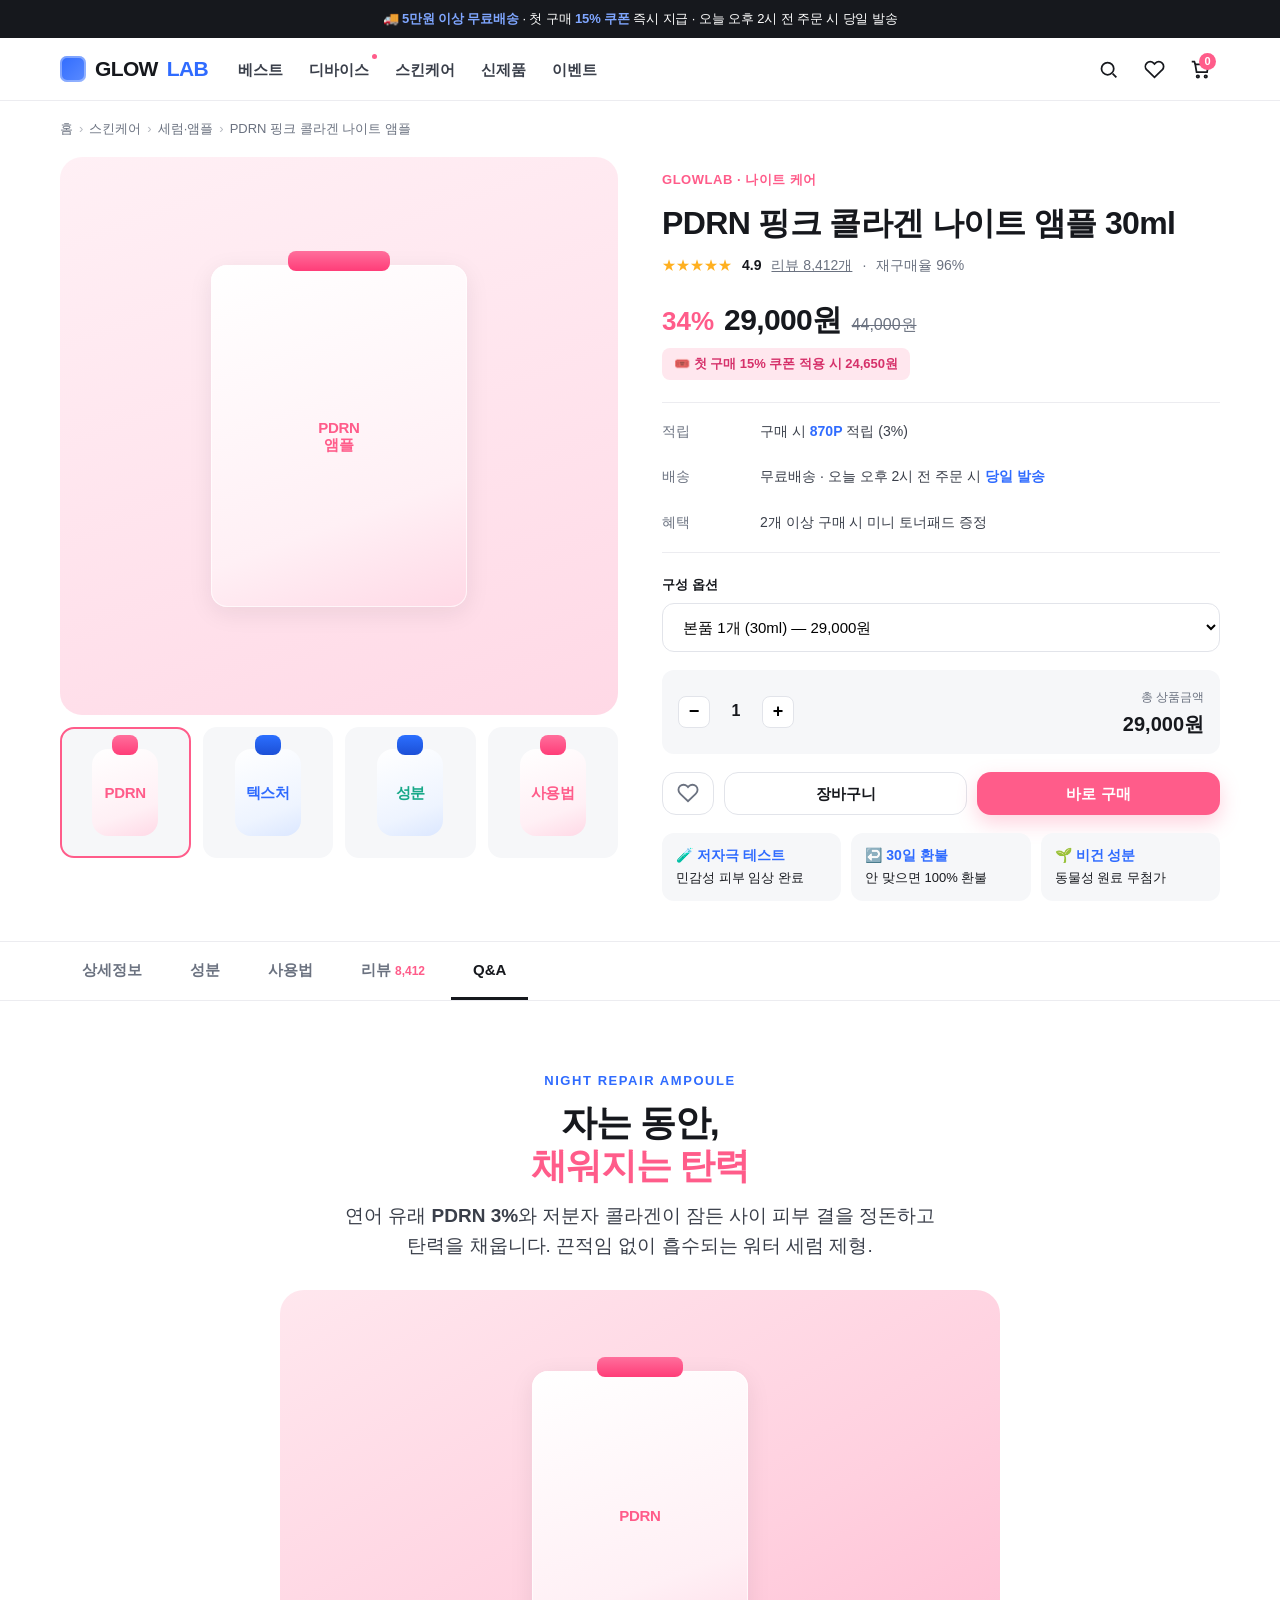
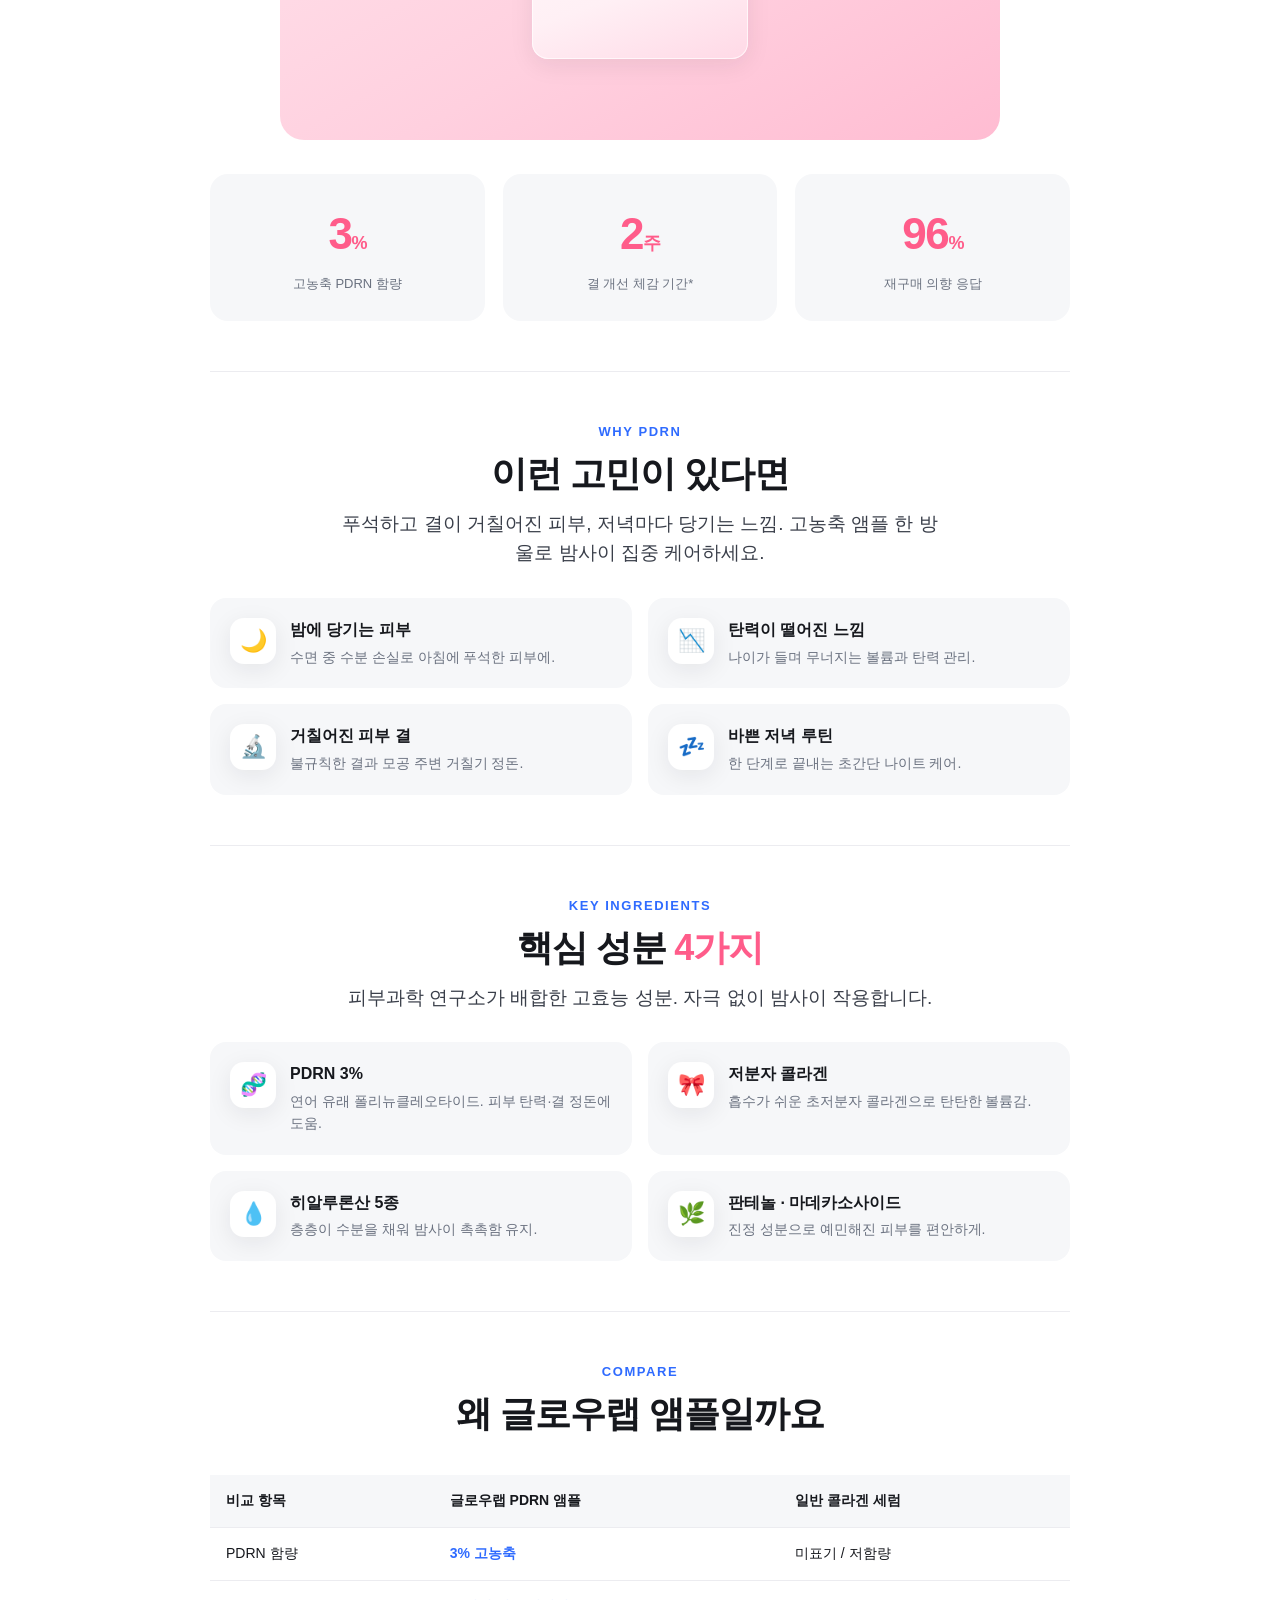
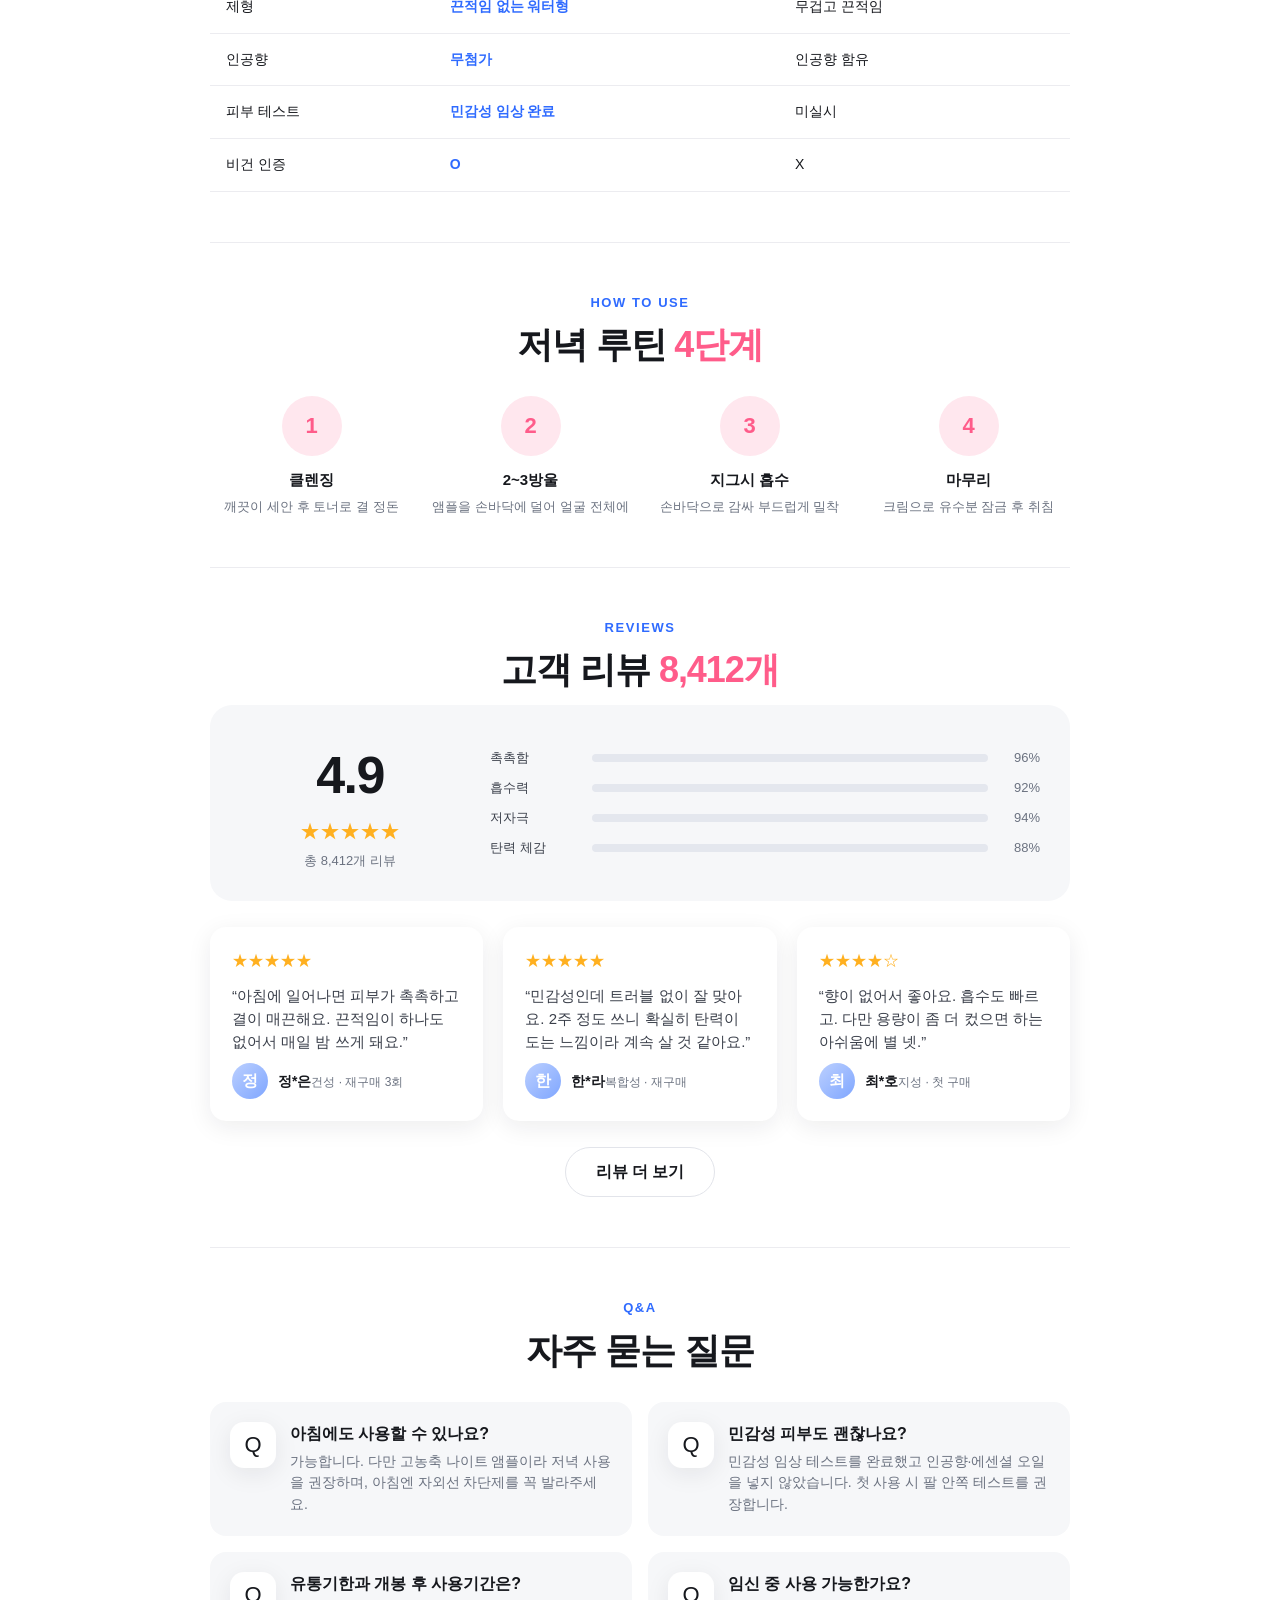
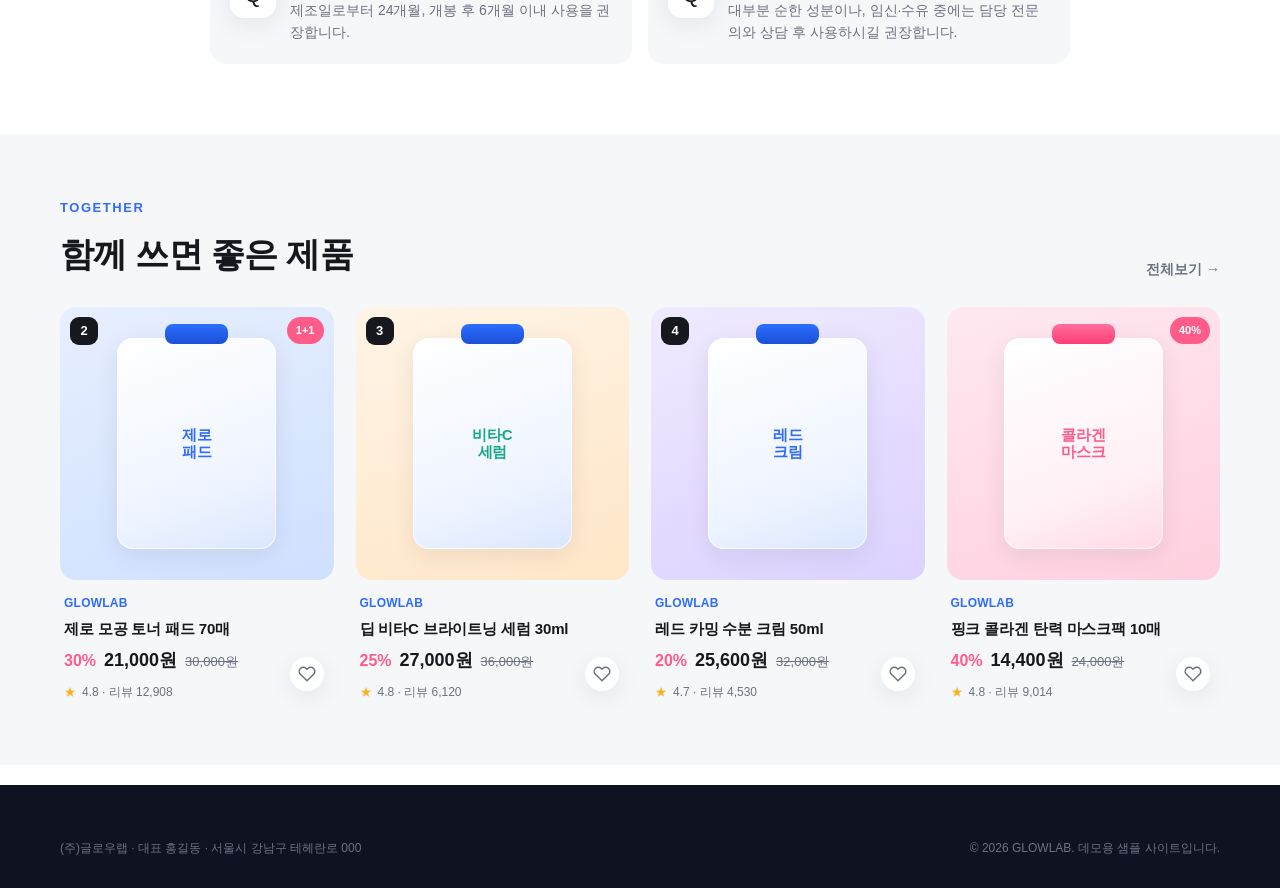
==== product.html @ 845db8e1 "메디큐브 스타일 뷰티 커머스 홈 + 상세페이지 구현 - index.html: 공지바/헤더/히어로/카테고리/베스트/디바이스/스킨케어/리뷰/뉴스레터/푸터 - product.html: " ====
<!DOCTYPE html>
<html lang="ko">
<head>
  <meta charset="UTF-8" />
  <meta name="viewport" content="width=device-width, initial-scale=1.0" />
  <meta name="theme-color" content="#2f6bff" />
  <title>PDRN 핑크 콜라겐 나이트 앰플 · GLOWLAB</title>
  <meta name="description" content="연어 유래 PDRN 3% + 저분자 콜라겐. 자는 동안 탄력과 결을 채우는 고농축 나이트 앰플." />
  <link rel="icon" href="icon.svg" type="image/svg+xml" />
  <link rel="stylesheet" href="styles.css" />
</head>
<body class="pd-page">
  <div class="announce">🚚 <b>5만원 이상 무료배송</b> · 첫 구매 <b>15% 쿠폰</b> 즉시 지급 · 오늘 오후 2시 전 주문 시 당일 발송</div>

  <!-- Navbar -->
  <header class="nav">
    <div class="container nav-inner">
      <a class="brand" href="index.html"><span class="cube" aria-hidden="true"></span>GLOW<em>LAB</em></a>
      <nav class="nav-menu" aria-label="주요 메뉴">
        <a href="index.html#best">베스트</a>
        <a href="index.html#device" class="hot">디바이스</a>
        <a href="index.html#skincare">스킨케어</a>
        <a href="product.html">신제품</a>
        <a href="index.html#event">이벤트</a>
      </nav>
      <div class="nav-actions">
        <button class="icon-btn" aria-label="검색"><svg viewBox="0 0 24 24" fill="none" stroke="currentColor" stroke-width="2"><circle cx="11" cy="11" r="7"/><path d="m21 21-4.3-4.3"/></svg></button>
        <button class="icon-btn" aria-label="위시리스트"><svg viewBox="0 0 24 24" fill="none" stroke="currentColor" stroke-width="2"><path d="M20.8 4.6a5.5 5.5 0 0 0-7.8 0L12 5.6l-1-1a5.5 5.5 0 1 0-7.8 7.8l1 1L12 21l7.8-7.6 1-1a5.5 5.5 0 0 0 0-7.8z"/></svg></button>
        <button class="icon-btn" id="cartBtn" aria-label="장바구니">
          <svg viewBox="0 0 24 24" fill="none" stroke="currentColor" stroke-width="2"><path d="M6 6h15l-1.5 9h-12z"/><path d="M6 6 5 3H2"/><circle cx="9" cy="20" r="1.4"/><circle cx="18" cy="20" r="1.4"/></svg>
          <span class="cart-count" id="cartCount">0</span>
        </button>
        <button class="icon-btn hamburger" id="menuBtn" aria-label="메뉴 열기"><svg viewBox="0 0 24 24" fill="none" stroke="currentColor" stroke-width="2"><path d="M3 6h18M3 12h18M3 18h18"/></svg></button>
      </div>
    </div>
  </header>

  <main class="container">
    <!-- Breadcrumb -->
    <nav class="crumb" aria-label="위치">
      <a href="index.html">홈</a><span>›</span><a href="index.html#skincare">스킨케어</a><span>›</span><a href="index.html#skincare">세럼·앰플</a><span>›</span>PDRN 핑크 콜라겐 나이트 앰플
    </nav>

    <!-- Product top -->
    <section class="pd">
      <!-- Gallery -->
      <div class="pd-gallery">
        <div class="pd-main" id="pdMain">
          <div class="mock pink"><span class="mk">PDRN<br />앰플</span></div>
        </div>
        <div class="pd-thumbs" id="pdThumbs">
          <button class="active" data-cls="pink" aria-label="제품 이미지 1"><div class="mock pink"><span class="mk">PDRN</span></div></button>
          <button data-cls="" aria-label="제품 이미지 2"><div class="mock"><span class="mk">텍스처</span></div></button>
          <button data-cls="mint" aria-label="제품 이미지 3"><div class="mock mint"><span class="mk">성분</span></div></button>
          <button data-cls="pink" aria-label="제품 이미지 4"><div class="mock pink"><span class="mk">사용법</span></div></button>
        </div>
      </div>

      <!-- Purchase panel -->
      <div class="pd-info">
        <p class="brand-line">GLOWLAB · 나이트 케어</p>
        <h1>PDRN 핑크 콜라겐 나이트 앰플 30ml</h1>
        <div class="pd-rate">
          <span class="stars">★★★★★</span>
          <b style="color:var(--ink)">4.9</b>
          <a href="#reviews">리뷰 8,412개</a>
          <span>·</span><span>재구매율 96%</span>
        </div>

        <div class="pd-price">
          <span class="off">34%</span>
          <span class="now">29,000원</span>
          <span class="was">44,000원</span>
        </div>
        <span class="pd-coupon">🎟️ 첫 구매 15% 쿠폰 적용 시 24,650원</span>

        <div class="pd-meta">
          <div class="row"><div class="k">적립</div><div class="v">구매 시 <b>870P</b> 적립 (3%)</div></div>
          <div class="row"><div class="k">배송</div><div class="v">무료배송 · 오늘 오후 2시 전 주문 시 <b>당일 발송</b></div></div>
          <div class="row"><div class="k">혜택</div><div class="v">2개 이상 구매 시 미니 토너패드 증정</div></div>
        </div>

        <div class="pd-options">
          <label for="optSelect">구성 옵션</label>
          <select id="optSelect">
            <option value="0" data-price="29000">본품 1개 (30ml) — 29,000원</option>
            <option value="1" data-price="52000">1+1 더블 기획 (30ml×2) — 52,000원</option>
            <option value="2" data-price="72000">3개 세트 (30ml×3) — 72,000원</option>
            <option value="3" data-price="39000">앰플 + 토너패드 세트 — 39,000원</option>
          </select>
        </div>

        <div class="pd-qty">
          <div class="stepper">
            <button id="minus" aria-label="수량 감소">−</button>
            <span id="qty">1</span>
            <button id="plus" aria-label="수량 증가">+</button>
          </div>
          <div class="line-total"><small>총 상품금액</small><b id="lineTotal">29,000원</b></div>
        </div>

        <div class="pd-actions">
          <button class="wishbig" id="wishBig" aria-label="위시리스트에 추가">
            <svg viewBox="0 0 24 24" fill="none" stroke="currentColor" stroke-width="2"><path d="M20.8 4.6a5.5 5.5 0 0 0-7.8 0L12 5.6l-1-1a5.5 5.5 0 1 0-7.8 7.8l1 1L12 21l7.8-7.6 1-1a5.5 5.5 0 0 0 0-7.8z"/></svg>
          </button>
          <button class="btn outline" id="addCart">장바구니</button>
          <button class="btn pink" id="buyNow">바로 구매</button>
        </div>

        <div class="pd-perks">
          <div class="perk"><b>🧪 저자극 테스트</b>민감성 피부 임상 완료</div>
          <div class="perk"><b>↩️ 30일 환불</b>안 맞으면 100% 환불</div>
          <div class="perk"><b>🌱 비건 성분</b>동물성 원료 무첨가</div>
        </div>
      </div>
    </section>
  </main>

  <!-- Sticky tabs -->
  <nav class="pd-tabs" id="pdTabs">
    <div class="container">
      <ul>
        <li><a href="#detail" class="active">상세정보</a></li>
        <li><a href="#ingredients">성분</a></li>
        <li><a href="#howto">사용법</a></li>
        <li><a href="#reviews">리뷰<span class="count">8,412</span></a></li>
        <li><a href="#qna">Q&amp;A</a></li>
      </ul>
    </div>
  </nav>

  <!-- Detail long content -->
  <div class="container">
    <article class="detail">

      <!-- Hero claim -->
      <section class="detail-block" id="detail">
        <p class="eyebrow">Night Repair Ampoule</p>
        <h2>자는 동안,<br /><span class="hl">채워지는 탄력</span></h2>
        <p class="big">연어 유래 <b>PDRN 3%</b>와 저분자 콜라겐이 잠든 사이 피부 결을 정돈하고
          탄력을 채웁니다. 끈적임 없이 흡수되는 워터 세럼 제형.</p>
        <div class="detail-hero"><div class="mock pink"><span class="mk">PDRN</span></div></div>
        <div class="stat-row">
          <div class="stat"><div class="n">3<small>%</small></div><div class="d">고농축 PDRN 함량</div></div>
          <div class="stat"><div class="n">2<small>주</small></div><div class="d">결 개선 체감 기간*</div></div>
          <div class="stat"><div class="n">96<small>%</small></div><div class="d">재구매 의향 응답</div></div>
        </div>
      </section>

      <!-- Problem -->
      <section class="detail-block">
        <p class="eyebrow">Why PDRN</p>
        <h2>이런 고민이 있다면</h2>
        <p class="big">푸석하고 결이 거칠어진 피부, 저녁마다 당기는 느낌.
          고농축 앰플 한 방울로 밤사이 집중 케어하세요.</p>
        <div class="ing-grid">
          <div class="ing"><div class="dot">🌙</div><div><b>밤에 당기는 피부</b><p>수면 중 수분 손실로 아침에 푸석한 피부에.</p></div></div>
          <div class="ing"><div class="dot">📉</div><div><b>탄력이 떨어진 느낌</b><p>나이가 들며 무너지는 볼륨과 탄력 관리.</p></div></div>
          <div class="ing"><div class="dot">🔬</div><div><b>거칠어진 피부 결</b><p>불규칙한 결과 모공 주변 거칠기 정돈.</p></div></div>
          <div class="ing"><div class="dot">💤</div><div><b>바쁜 저녁 루틴</b><p>한 단계로 끝내는 초간단 나이트 케어.</p></div></div>
        </div>
      </section>

      <!-- Ingredients -->
      <section class="detail-block" id="ingredients">
        <p class="eyebrow">Key Ingredients</p>
        <h2>핵심 성분 <span class="hl">4가지</span></h2>
        <p class="big">피부과학 연구소가 배합한 고효능 성분. 자극 없이 밤사이 작용합니다.</p>
        <div class="ing-grid">
          <div class="ing"><div class="dot">🧬</div><div><b>PDRN 3%</b><p>연어 유래 폴리뉴클레오타이드. 피부 탄력·결 정돈에 도움.</p></div></div>
          <div class="ing"><div class="dot">🎀</div><div><b>저분자 콜라겐</b><p>흡수가 쉬운 초저분자 콜라겐으로 탄탄한 볼륨감.</p></div></div>
          <div class="ing"><div class="dot">💧</div><div><b>히알루론산 5종</b><p>층층이 수분을 채워 밤사이 촉촉함 유지.</p></div></div>
          <div class="ing"><div class="dot">🌿</div><div><b>판테놀 · 마데카소사이드</b><p>진정 성분으로 예민해진 피부를 편안하게.</p></div></div>
        </div>
      </section>

      <!-- Compare -->
      <section class="detail-block">
        <p class="eyebrow">Compare</p>
        <h2>왜 글로우랩 앰플일까요</h2>
        <div style="overflow-x:auto">
          <table class="compare">
            <thead><tr><th>비교 항목</th><th class="ours">글로우랩 PDRN 앰플</th><th>일반 콜라겐 세럼</th></tr></thead>
            <tbody>
              <tr><td>PDRN 함량</td><td class="ours">3% 고농축</td><td>미표기 / 저함량</td></tr>
              <tr><td>제형</td><td class="ours">끈적임 없는 워터형</td><td>무겁고 끈적임</td></tr>
              <tr><td>인공향</td><td class="ours">무첨가</td><td>인공향 함유</td></tr>
              <tr><td>피부 테스트</td><td class="ours">민감성 임상 완료</td><td>미실시</td></tr>
              <tr><td>비건 인증</td><td class="ours">O</td><td>X</td></tr>
            </tbody>
          </table>
        </div>
      </section>

      <!-- How to use -->
      <section class="detail-block" id="howto">
        <p class="eyebrow">How to use</p>
        <h2>저녁 루틴 <span class="hl">4단계</span></h2>
        <div class="steps">
          <div class="step"><div class="circle">1</div><b>클렌징</b><p>깨끗이 세안 후 토너로 결 정돈</p></div>
          <div class="step"><div class="circle">2</div><b>2~3방울</b><p>앰플을 손바닥에 덜어 얼굴 전체에</p></div>
          <div class="step"><div class="circle">3</div><b>지그시 흡수</b><p>손바닥으로 감싸 부드럽게 밀착</p></div>
          <div class="step"><div class="circle">4</div><b>마무리</b><p>크림으로 유수분 잠금 후 취침</p></div>
        </div>
      </section>

      <!-- Reviews -->
      <section class="detail-block" id="reviews">
        <p class="eyebrow">Reviews</p>
        <h2>고객 리뷰 <span class="hl">8,412개</span></h2>
        <div class="rev-summary">
          <div class="score">
            <div class="big">4.9</div>
            <div class="stars">★★★★★</div>
            <div class="cnt">총 8,412개 리뷰</div>
          </div>
          <div class="bars">
            <div class="bar-row"><span class="lbl">촉촉함</span><span class="track"><span class="fill" style="width:96%"></span></span><span class="pct">96%</span></div>
            <div class="bar-row"><span class="lbl">흡수력</span><span class="track"><span class="fill" style="width:92%"></span></span><span class="pct">92%</span></div>
            <div class="bar-row"><span class="lbl">저자극</span><span class="track"><span class="fill" style="width:94%"></span></span><span class="pct">94%</span></div>
            <div class="bar-row"><span class="lbl">탄력 체감</span><span class="track"><span class="fill" style="width:88%"></span></span><span class="pct">88%</span></div>
          </div>
        </div>
        <div class="rev-grid" style="text-align:left">
          <article class="rev"><div class="stars">★★★★★</div><p>“아침에 일어나면 피부가 촉촉하고 결이 매끈해요. 끈적임이 하나도 없어서 매일 밤 쓰게 돼요.”</p><div class="who"><div class="av">정</div><div><b>정*은</b><span>건성 · 재구매 3회</span></div></div></article>
          <article class="rev"><div class="stars">★★★★★</div><p>“민감성인데 트러블 없이 잘 맞아요. 2주 정도 쓰니 확실히 탄력이 도는 느낌이라 계속 살 것 같아요.”</p><div class="who"><div class="av">한</div><div><b>한*라</b><span>복합성 · 재구매</span></div></div></article>
          <article class="rev"><div class="stars">★★★★☆</div><p>“향이 없어서 좋아요. 흡수도 빠르고. 다만 용량이 좀 더 컸으면 하는 아쉬움에 별 넷.”</p><div class="who"><div class="av">최</div><div><b>최*호</b><span>지성 · 첫 구매</span></div></div></article>
        </div>
        <div class="center" style="margin-top:26px"><button class="btn outline lg" id="moreReviews">리뷰 더 보기</button></div>
      </section>

      <!-- QnA -->
      <section class="detail-block" id="qna" style="border-bottom:none">
        <p class="eyebrow">Q&amp;A</p>
        <h2>자주 묻는 질문</h2>
        <div class="ing-grid">
          <div class="ing"><div class="dot">Q</div><div><b>아침에도 사용할 수 있나요?</b><p>가능합니다. 다만 고농축 나이트 앰플이라 저녁 사용을 권장하며, 아침엔 자외선 차단제를 꼭 발라주세요.</p></div></div>
          <div class="ing"><div class="dot">Q</div><div><b>민감성 피부도 괜찮나요?</b><p>민감성 임상 테스트를 완료했고 인공향·에센셜 오일을 넣지 않았습니다. 첫 사용 시 팔 안쪽 테스트를 권장합니다.</p></div></div>
          <div class="ing"><div class="dot">Q</div><div><b>유통기한과 개봉 후 사용기간은?</b><p>제조일로부터 24개월, 개봉 후 6개월 이내 사용을 권장합니다.</p></div></div>
          <div class="ing"><div class="dot">Q</div><div><b>임신 중 사용 가능한가요?</b><p>대부분 순한 성분이나, 임신·수유 중에는 담당 전문의와 상담 후 사용하시길 권장합니다.</p></div></div>
        </div>
      </section>

    </article>
  </div>

  <!-- Related -->
  <section class="section reviews">
    <div class="container">
      <div class="section-head"><div><p class="eyebrow">Together</p><h2 class="section-title">함께 쓰면 좋은 제품</h2></div><a class="more" href="index.html#skincare">전체보기 →</a></div>
      <div class="grid" id="relatedGrid"></div>
    </div>
  </section>

  <!-- Footer (compact) -->
  <footer class="footer">
    <div class="container">
      <div class="legal" style="border:none;margin:0;padding:0">
        <span>(주)글로우랩 · 대표 홍길동 · 서울시 강남구 테헤란로 000</span>
        <span>© 2026 GLOWLAB. 데모용 샘플 사이트입니다.</span>
      </div>
    </div>
  </footer>

  <!-- Sticky mobile buy bar -->
  <div class="buybar">
    <div class="pinfo">
      <div class="p"><span id="barPrice">29,000원</span><span class="was">44,000원</span></div>
      <small>PDRN 핑크 콜라겐 앰플</small>
    </div>
    <button class="btn outline" id="barCart">장바구니</button>
    <button class="btn pink" id="barBuy">바로 구매</button>
  </div>

  <!-- Mobile drawer -->
  <div class="drawer" id="drawer">
    <div class="scrim" data-close></div>
    <div class="panel">
      <button class="icon-btn close" id="drawerClose" aria-label="닫기"><svg viewBox="0 0 24 24" fill="none" stroke="currentColor" stroke-width="2"><path d="M6 6l12 12M18 6 6 18"/></svg></button>
      <a class="d-link" href="index.html#best">베스트</a>
      <a class="d-link" href="index.html#device">디바이스</a>
      <a class="d-link" href="index.html#skincare">스킨케어</a>
      <a class="d-link" href="product.html">신제품</a>
      <a class="d-link" href="index.html#event">이벤트</a>
    </div>
  </div>

  <div class="toast" id="toast"></div>

  <script src="main.js"></script>
</body>
</html>
---- styles.css ----
/* =========================================================
   GLOWLAB — 메디큐브 스타일 뷰티 커머스
   Design tokens
   ========================================================= */
:root {
  --blue: #2f6bff;
  --blue-dark: #1c4fd6;
  --blue-soft: #eaf0ff;
  --pink: #ff5c8a;
  --pink-soft: #ffe7ee;
  --ink: #16181d;
  --ink-2: #3a3f4a;
  --gray: #6b7280;
  --line: #ececf0;
  --line-2: #e2e4ea;
  --bg: #ffffff;
  --bg-soft: #f6f7f9;
  --bg-soft-2: #f0f2f6;
  --star: #ffb020;
  --radius: 16px;
  --radius-sm: 10px;
  --shadow: 0 6px 24px rgba(20, 24, 35, 0.08);
  --shadow-lg: 0 18px 50px rgba(20, 24, 35, 0.14);
  --maxw: 1200px;
  --nav-h: 62px;
  --font: "Pretendard", "Pretendard Variable", -apple-system, BlinkMacSystemFont,
    "Apple SD Gothic Neo", "Segoe UI", Roboto, "Noto Sans KR", "Malgun Gothic", sans-serif;
}

* { box-sizing: border-box; }
html { scroll-behavior: smooth; }
body {
  margin: 0;
  font-family: var(--font);
  color: var(--ink);
  background: var(--bg);
  line-height: 1.55;
  -webkit-font-smoothing: antialiased;
  text-rendering: optimizeLegibility;
}
img { max-width: 100%; display: block; }
a { color: inherit; text-decoration: none; }
button { font-family: inherit; cursor: pointer; }
ul { margin: 0; padding: 0; list-style: none; }

.container { width: 100%; max-width: var(--maxw); margin: 0 auto; padding: 0 20px; }
.section { padding: 64px 0; }
.eyebrow {
  color: var(--blue);
  font-weight: 800;
  font-size: 13px;
  letter-spacing: 0.12em;
  text-transform: uppercase;
  margin: 0 0 10px;
}
.section-title { font-size: clamp(24px, 3.4vw, 34px); font-weight: 800; letter-spacing: -0.02em; margin: 0; }
.section-sub { color: var(--gray); margin: 10px 0 0; font-size: 15px; }
.center { text-align: center; }

/* Buttons */
.btn {
  display: inline-flex; align-items: center; justify-content: center; gap: 8px;
  border: 1px solid transparent; border-radius: 999px;
  padding: 13px 24px; font-weight: 700; font-size: 15px; line-height: 1;
  transition: transform .12s ease, background .18s ease, box-shadow .18s ease, border-color .18s;
  background: var(--bg-soft); color: var(--ink);
}
.btn:hover { transform: translateY(-1px); }
.btn:active { transform: translateY(0); }
.btn.primary { background: var(--blue); color: #fff; box-shadow: 0 8px 20px rgba(47,107,255,.28); }
.btn.primary:hover { background: var(--blue-dark); }
.btn.dark { background: var(--ink); color: #fff; }
.btn.pink { background: var(--pink); color: #fff; box-shadow: 0 8px 20px rgba(255,92,138,.28); }
.btn.outline { background: #fff; border-color: var(--line-2); color: var(--ink); }
.btn.outline:hover { border-color: var(--ink); }
.btn.block { width: 100%; }
.btn.lg { padding: 16px 30px; font-size: 16px; }

/* =========================================================
   Announcement + Navbar
   ========================================================= */
.announce {
  background: var(--ink); color: #fff; text-align: center;
  font-size: 13px; letter-spacing: -0.01em; padding: 9px 16px;
}
.announce b { color: #7fa6ff; }

.nav {
  position: sticky; top: 0; z-index: 50;
  background: rgba(255,255,255,.9);
  backdrop-filter: saturate(1.2) blur(10px);
  border-bottom: 1px solid var(--line);
}
.nav-inner { height: var(--nav-h); display: flex; align-items: center; gap: 22px; }
.brand { display: flex; align-items: center; gap: 9px; font-weight: 900; font-size: 21px; letter-spacing: -0.03em; }
.brand .cube {
  width: 26px; height: 26px; border-radius: 7px;
  background: linear-gradient(135deg, var(--blue), #5b8bff);
  box-shadow: inset 0 0 0 2px rgba(255,255,255,.35);
}
.brand em { font-style: normal; color: var(--blue); }
.nav-menu { display: flex; gap: 26px; margin-left: 8px; }
.nav-menu a { font-weight: 600; font-size: 15px; color: var(--ink-2); padding: 6px 0; position: relative; }
.nav-menu a:hover { color: var(--blue); }
.nav-menu a.hot::after { content: ""; position: absolute; top: 2px; right: -8px; width: 5px; height: 5px; border-radius: 50%; background: var(--pink); }
.nav-actions { margin-left: auto; display: flex; align-items: center; gap: 6px; }
.icon-btn {
  width: 40px; height: 40px; border-radius: 12px; border: none; background: transparent;
  display: grid; place-items: center; color: var(--ink); position: relative;
}
.icon-btn:hover { background: var(--bg-soft); }
.icon-btn svg { width: 21px; height: 21px; }
.cart-count {
  position: absolute; top: 4px; right: 4px; min-width: 17px; height: 17px; padding: 0 4px;
  background: var(--pink); color: #fff; font-size: 11px; font-weight: 800;
  border-radius: 999px; display: grid; place-items: center; line-height: 1;
}
.hamburger { display: none; }

/* =========================================================
   Hero
   ========================================================= */
.hero {
  position: relative; overflow: hidden;
  background: radial-gradient(120% 90% at 80% 10%, #dfe9ff 0%, #eef3ff 40%, #f7f9ff 100%);
}
.hero-inner { display: grid; grid-template-columns: 1.05fr 1fr; align-items: center; gap: 30px; padding: 56px 0 60px; }
.hero-badge {
  display: inline-flex; align-items: center; gap: 8px; background: #fff; color: var(--blue);
  border: 1px solid var(--blue-soft); font-weight: 700; font-size: 13px;
  padding: 7px 14px; border-radius: 999px; box-shadow: var(--shadow);
}
.hero h1 { font-size: clamp(32px, 5vw, 54px); line-height: 1.08; letter-spacing: -0.035em; margin: 18px 0 0; font-weight: 900; }
.hero h1 .hl { color: var(--blue); }
.hero p.lead { color: var(--ink-2); font-size: clamp(15px, 2vw, 18px); margin: 16px 0 0; max-width: 460px; }
.hero-cta { display: flex; gap: 12px; margin-top: 28px; flex-wrap: wrap; }
.hero-stats { display: flex; gap: 28px; margin-top: 34px; }
.hero-stats .num { font-size: 24px; font-weight: 900; letter-spacing: -0.02em; }
.hero-stats .lbl { font-size: 13px; color: var(--gray); }

/* Hero visual (CSS product mock) */
.hero-visual { position: relative; height: 440px; }
.blob {
  position: absolute; inset: 6% 4%;
  background: linear-gradient(160deg, #cfe0ff, #b7ceff 55%, #a7c3ff);
  border-radius: 44% 56% 55% 45% / 52% 44% 56% 48%;
  filter: blur(2px);
  animation: morph 12s ease-in-out infinite;
}
@keyframes morph {
  0%,100% { border-radius: 44% 56% 55% 45% / 52% 44% 56% 48%; }
  50% { border-radius: 56% 44% 40% 60% / 44% 56% 44% 56%; }
}
.bottle {
  position: absolute; left: 50%; top: 50%; transform: translate(-50%,-50%) rotate(-6deg);
  width: 168px; height: 300px; border-radius: 26px;
  background: linear-gradient(160deg, #ffffff, #eef4ff 60%, #dbe7ff);
  box-shadow: var(--shadow-lg), inset 0 0 0 1px rgba(255,255,255,.7);
  display: flex; flex-direction: column; align-items: center; justify-content: flex-end; padding-bottom: 26px;
}
.bottle .cap { position: absolute; top: -30px; width: 62px; height: 40px; border-radius: 12px 12px 8px 8px; background: linear-gradient(#2b6fff,#1c4fd6); box-shadow: 0 8px 16px rgba(28,79,214,.35); }
.bottle .label { width: 74%; text-align: center; }
.bottle .label .k { font-size: 26px; font-weight: 900; color: var(--blue); letter-spacing: -0.02em; }
.bottle .label .t { font-size: 12px; color: var(--gray); font-weight: 700; margin-top: 4px; }
.bottle .drop { width: 40px; height: 40px; margin: 0 auto 12px; border-radius: 50% 50% 50% 0; transform: rotate(45deg); background: linear-gradient(135deg,#5b8bff,#2f6bff); box-shadow: inset -4px -4px 8px rgba(0,0,0,.12); }
.spark { position: absolute; border-radius: 50%; background: #fff; box-shadow: var(--shadow); display: grid; place-items: center; font-weight: 800; text-align: center; }
.spark.a { width: 92px; height: 92px; right: 2%; top: 8%; }
.spark.a .n { color: var(--pink); font-size: 22px; }
.spark.a small { font-size: 11px; color: var(--gray); }
.spark.b { width: 78px; height: 78px; left: 0; bottom: 10%; }
.spark.b .n { color: var(--blue); font-size: 19px; }
.spark.b small { font-size: 10px; color: var(--gray); }

/* Marquee strip */
.marquee { background: var(--blue); color: #fff; overflow: hidden; white-space: nowrap; }
.marquee ul { display: inline-flex; gap: 44px; padding: 12px 22px; font-weight: 700; font-size: 14px; animation: scroll 22s linear infinite; }
.marquee ul li::before { content: "◆"; margin-right: 44px; opacity: .5; }
@keyframes scroll { to { transform: translateX(-50%); } }

/* =========================================================
   Category quick links
   ========================================================= */
.cats { display: grid; grid-template-columns: repeat(5,1fr); gap: 16px; }
.cat {
  background: var(--bg-soft); border-radius: var(--radius); padding: 22px 14px; text-align: center;
  transition: transform .15s ease, box-shadow .18s ease; border: 1px solid transparent;
}
.cat:hover { transform: translateY(-3px); box-shadow: var(--shadow); background: #fff; border-color: var(--line); }
.cat .ico { width: 52px; height: 52px; margin: 0 auto 12px; border-radius: 16px; display: grid; place-items: center; background: #fff; box-shadow: var(--shadow); font-size: 24px; }
.cat b { font-size: 15px; font-weight: 700; }
.cat span { display: block; font-size: 12px; color: var(--gray); margin-top: 2px; }

/* =========================================================
   Product grid / cards
   ========================================================= */
.section-head { display: flex; align-items: flex-end; justify-content: space-between; gap: 16px; margin-bottom: 26px; }
.section-head a.more { color: var(--gray); font-weight: 700; font-size: 14px; }
.section-head a.more:hover { color: var(--blue); }

.grid { display: grid; grid-template-columns: repeat(4, 1fr); gap: 22px; }
.card { position: relative; }
.card .thumb {
  position: relative; border-radius: var(--radius); overflow: hidden; aspect-ratio: 1/1;
  display: grid; place-items: center; transition: transform .2s ease;
}
.card:hover .thumb { transform: translateY(-4px); }
.card .thumb .mock { width: 58%; }
.card .rank { position: absolute; top: 10px; left: 10px; background: var(--ink); color: #fff; font-weight: 800; font-size: 13px; width: 28px; height: 28px; border-radius: 9px; display: grid; place-items: center; }
.card .tag { position: absolute; top: 10px; right: 10px; background: var(--pink); color: #fff; font-weight: 700; font-size: 11px; padding: 5px 9px; border-radius: 999px; }
.card .tag.blue { background: var(--blue); }
.card .wish { position: absolute; bottom: 10px; right: 10px; width: 34px; height: 34px; border-radius: 50%; background: rgba(255,255,255,.9); border: none; display: grid; place-items: center; box-shadow: var(--shadow); }
.card .wish svg { width: 18px; height: 18px; color: var(--gray); }
.card .wish.on svg { color: var(--pink); fill: var(--pink); }
.card .info { padding: 14px 4px 0; }
.card .brand-line { font-size: 12px; font-weight: 800; color: var(--blue); letter-spacing: .02em; }
.card h3 { font-size: 15px; font-weight: 700; margin: 5px 0 8px; line-height: 1.4; letter-spacing: -0.01em; }
.card .price { display: flex; align-items: baseline; gap: 8px; flex-wrap: wrap; }
.card .price .off { color: var(--pink); font-weight: 900; font-size: 16px; }
.card .price .now { font-weight: 900; font-size: 18px; }
.card .price .was { color: var(--gray); text-decoration: line-through; font-size: 13px; }
.card .rate { display: flex; align-items: center; gap: 5px; margin-top: 8px; font-size: 12px; color: var(--gray); }
.card .stars { color: var(--star); letter-spacing: 1px; }

/* thumb color variants */
.t-blue { background: linear-gradient(160deg,#e7efff,#cfe0ff); }
.t-pink { background: linear-gradient(160deg,#ffe9f0,#ffd0df); }
.t-mint { background: linear-gradient(160deg,#e3f7f1,#c8efe2); }
.t-cream { background: linear-gradient(160deg,#fff4e6,#ffe6c7); }
.t-lav { background: linear-gradient(160deg,#efeaff,#dcd2ff); }

/* small css bottle mock inside cards */
.mock { aspect-ratio: 3/4; border-radius: 16px; background: linear-gradient(160deg,#fff,#eef4ff 70%,#dbe7ff); box-shadow: var(--shadow), inset 0 0 0 1px rgba(255,255,255,.7); position: relative; display: grid; place-items: center; }
.mock::before { content: ""; position: absolute; top: -14px; width: 40%; height: 20px; border-radius: 8px; background: linear-gradient(#2b6fff,#1c4fd6); }
.mock .mk { font-weight: 900; color: var(--blue); font-size: 15px; letter-spacing: -0.02em; text-align: center; line-height: 1.15; padding: 0 6px; }
.mock.pink { background: linear-gradient(160deg,#fff,#fff0f5 70%,#ffd9e6); }
.mock.pink::before { background: linear-gradient(#ff6f9c,#ff3d78); }
.mock.pink .mk { color: var(--pink); }
.mock.mint .mk { color: #17a888; }
.mock.jar { aspect-ratio: 4/3; border-radius: 20px; }
.mock.jar::before { width: 55%; top: -10px; height: 14px; border-radius: 8px 8px 0 0; }

/* =========================================================
   Device / tech feature banner
   ========================================================= */
.tech { background: linear-gradient(120deg,#0f1633,#1b2a63 55%,#284aa8); color: #fff; border-radius: 28px; overflow: hidden; }
.tech-inner { display: grid; grid-template-columns: 1fr 1fr; gap: 24px; align-items: center; padding: 44px; }
.tech .eyebrow { color: #8fb0ff; }
.tech h2 { font-size: clamp(26px, 3.6vw, 40px); font-weight: 900; letter-spacing: -0.03em; margin: 8px 0 14px; line-height: 1.12; }
.tech p { color: #c6d2f2; max-width: 440px; }
.tech .feat { display: flex; gap: 26px; margin: 24px 0 28px; }
.tech .feat b { display: block; font-size: 22px; }
.tech .feat span { color: #9db2e6; font-size: 13px; }
.device {
  justify-self: center; width: 210px; height: 300px; border-radius: 110px 110px 30px 30px;
  background: linear-gradient(160deg,#f4f7ff,#c9d6f5); position: relative;
  box-shadow: var(--shadow-lg), inset 0 -20px 40px rgba(20,40,120,.15);
}
.device::before { content: ""; position: absolute; top: 34px; left: 50%; transform: translateX(-50%); width: 120px; height: 120px; border-radius: 50%; background: radial-gradient(circle at 40% 35%, #fff, #d7e2ff 60%, #9db8ff); box-shadow: inset 0 0 30px rgba(47,107,255,.4); }
.device .btn-dot { position: absolute; bottom: 40px; left: 50%; transform: translateX(-50%); width: 44px; height: 44px; border-radius: 50%; background: linear-gradient(#2f6bff,#1c4fd6); box-shadow: 0 6px 14px rgba(0,0,0,.25); }
.device .glow { position: absolute; top: 34px; left: 50%; transform: translateX(-50%); width: 120px; height: 120px; border-radius: 50%; box-shadow: 0 0 60px 12px rgba(120,160,255,.6); animation: pulse 2.4s ease-in-out infinite; }
@keyframes pulse { 0%,100%{opacity:.5} 50%{opacity:1} }

/* =========================================================
   Reviews
   ========================================================= */
.reviews { background: var(--bg-soft); }
.rev-grid { display: grid; grid-template-columns: repeat(3,1fr); gap: 20px; }
.rev {
  background: #fff; border-radius: var(--radius); padding: 22px; box-shadow: var(--shadow);
  display: flex; flex-direction: column; gap: 10px;
}
.rev .stars { color: var(--star); }
.rev p { margin: 0; font-size: 15px; color: var(--ink-2); }
.rev .who { display: flex; align-items: center; gap: 10px; margin-top: auto; }
.rev .who .av { width: 36px; height: 36px; border-radius: 50%; background: linear-gradient(135deg,#bcd0ff,#7fa6ff); color: #fff; display: grid; place-items: center; font-weight: 800; }
.rev .who b { font-size: 14px; }
.rev .who span { font-size: 12px; color: var(--gray); }

/* =========================================================
   Brand story / benefits
   ========================================================= */
.benefits { display: grid; grid-template-columns: repeat(4,1fr); gap: 18px; }
.benefit { text-align: center; padding: 20px; }
.benefit .ic { width: 54px; height: 54px; border-radius: 16px; background: var(--blue-soft); color: var(--blue); display: grid; place-items: center; margin: 0 auto 12px; font-size: 24px; }
.benefit b { font-size: 15px; }
.benefit p { margin: 4px 0 0; font-size: 13px; color: var(--gray); }

/* Newsletter */
.news { background: linear-gradient(120deg,#eaf0ff,#f6f9ff); border-radius: 28px; padding: 48px; text-align: center; }
.news h2 { font-size: clamp(24px,3vw,32px); font-weight: 900; letter-spacing: -0.02em; margin: 6px 0 8px; }
.news p { color: var(--ink-2); margin: 0 0 22px; }
.news form { display: flex; gap: 10px; max-width: 460px; margin: 0 auto; }
.news input { flex: 1; border: 1px solid var(--line-2); background: #fff; border-radius: 999px; padding: 14px 20px; font-size: 15px; }
.news input:focus { outline: none; border-color: var(--blue); }

/* =========================================================
   Footer
   ========================================================= */
.footer { background: #0f1220; color: #c7ccd8; padding: 54px 0 30px; margin-top: 20px; }
.footer .cols { display: grid; grid-template-columns: 1.4fr 1fr 1fr 1fr; gap: 30px; }
.footer .brand { color: #fff; margin-bottom: 12px; }
.footer .brand .cube { background: linear-gradient(135deg,#5b8bff,#2f6bff); }
.footer p.desc { font-size: 13px; color: #8b91a3; max-width: 280px; }
.footer h4 { color: #fff; font-size: 14px; margin: 0 0 14px; }
.footer a { display: block; font-size: 13px; color: #a3a9ba; padding: 5px 0; }
.footer a:hover { color: #fff; }
.footer .socials { display: flex; gap: 10px; margin-top: 16px; }
.footer .socials a { width: 38px; height: 38px; border-radius: 10px; background: #1b1f30; display: grid; place-items: center; }
.footer .socials svg { width: 18px; height: 18px; }
.footer .legal { border-top: 1px solid #23283a; margin-top: 34px; padding-top: 20px; font-size: 12px; color: #6c7285; display: flex; justify-content: space-between; gap: 12px; flex-wrap: wrap; }

/* =========================================================
   PRODUCT DETAIL PAGE
   ========================================================= */
.crumb { font-size: 13px; color: var(--gray); padding: 18px 0; }
.crumb a:hover { color: var(--blue); }
.crumb span { margin: 0 6px; opacity: .5; }

.pd { display: grid; grid-template-columns: 1fr 1fr; gap: 44px; padding-bottom: 40px; align-items: start; }
.pd-gallery { position: sticky; top: calc(var(--nav-h) + 16px); }
.pd-main {
  border-radius: 22px; aspect-ratio: 1/1; display: grid; place-items: center; overflow: hidden;
  background: linear-gradient(160deg,#fff0f5,#ffd9e6);
}
.pd-main .mock { width: 46%; }
.pd-thumbs { display: grid; grid-template-columns: repeat(4,1fr); gap: 12px; margin-top: 12px; }
.pd-thumbs button { border: 2px solid transparent; border-radius: 14px; aspect-ratio: 1/1; display: grid; place-items: center; overflow: hidden; background: var(--bg-soft); padding: 0; }
.pd-thumbs button.active { border-color: var(--pink); }
.pd-thumbs .mock { width: 52%; box-shadow: none; }

.pd-info .brand-line { color: var(--pink); font-weight: 800; font-size: 13px; letter-spacing: .04em; }
.pd-info h1 { font-size: clamp(24px, 3vw, 32px); font-weight: 900; letter-spacing: -0.02em; margin: 8px 0 12px; line-height: 1.25; }
.pd-rate { display: flex; align-items: center; gap: 10px; font-size: 14px; color: var(--gray); }
.pd-rate .stars { color: var(--star); }
.pd-rate a { color: var(--gray); text-decoration: underline; }
.pd-price { display: flex; align-items: baseline; gap: 10px; margin: 20px 0 4px; flex-wrap: wrap; }
.pd-price .off { color: var(--pink); font-weight: 900; font-size: 26px; }
.pd-price .now { font-weight: 900; font-size: 30px; letter-spacing: -0.02em; }
.pd-price .was { color: var(--gray); text-decoration: line-through; font-size: 16px; }
.pd-coupon { display: inline-flex; align-items: center; gap: 6px; background: var(--pink-soft); color: #d6316a; font-weight: 700; font-size: 13px; padding: 6px 12px; border-radius: 8px; }

.pd-meta { border-top: 1px solid var(--line); border-bottom: 1px solid var(--line); margin: 22px 0; padding: 6px 0; }
.pd-meta .row { display: flex; gap: 14px; padding: 12px 0; font-size: 14px; }
.pd-meta .row .k { width: 84px; color: var(--gray); flex: none; }
.pd-meta .row .v { color: var(--ink-2); }
.pd-meta .row .v b { color: var(--blue); }

.pd-options label { display: block; font-size: 13px; font-weight: 700; margin-bottom: 8px; }
.pd-options select { width: 100%; padding: 14px 16px; border: 1px solid var(--line-2); border-radius: 12px; font-size: 15px; background: #fff; }
.pd-qty { display: flex; align-items: center; justify-content: space-between; margin: 18px 0; background: var(--bg-soft); border-radius: 12px; padding: 14px 16px; }
.pd-qty .stepper { display: flex; align-items: center; gap: 4px; }
.pd-qty .stepper button { width: 32px; height: 32px; border-radius: 8px; border: 1px solid var(--line-2); background: #fff; font-size: 18px; font-weight: 700; display: grid; place-items: center; }
.pd-qty .stepper span { width: 44px; text-align: center; font-weight: 800; }
.pd-qty .line-total { text-align: right; }
.pd-qty .line-total small { color: var(--gray); font-size: 12px; }
.pd-qty .line-total b { display: block; font-size: 20px; font-weight: 900; }
.pd-actions { display: grid; grid-template-columns: 52px 1fr 1fr; gap: 10px; }
.pd-actions .wishbig { border: 1px solid var(--line-2); background: #fff; border-radius: 14px; display: grid; place-items: center; }
.pd-actions .wishbig svg { width: 22px; height: 22px; color: var(--gray); }
.pd-actions .wishbig.on svg { color: var(--pink); fill: var(--pink); }
.pd-actions .btn { border-radius: 14px; }
.pd-perks { display: flex; gap: 10px; margin-top: 18px; flex-wrap: wrap; }
.pd-perks .perk { flex: 1; min-width: 120px; background: var(--bg-soft); border-radius: 12px; padding: 12px 14px; font-size: 13px; }
.pd-perks .perk b { display: block; color: var(--blue); font-size: 14px; margin-bottom: 2px; }

/* Sticky tab nav */
.pd-tabs { position: sticky; top: var(--nav-h); z-index: 30; background: #fff; border-top: 1px solid var(--line); border-bottom: 1px solid var(--line); overflow-x: auto; }
.pd-tabs ul { display: flex; gap: 4px; }
.pd-tabs a { display: block; padding: 16px 22px; font-weight: 700; font-size: 15px; color: var(--gray); border-bottom: 3px solid transparent; white-space: nowrap; }
.pd-tabs a.active, .pd-tabs a:hover { color: var(--ink); border-color: var(--ink); }
.pd-tabs .count { color: var(--pink); font-size: 12px; margin-left: 4px; }

/* Detail long content */
.detail { max-width: 860px; margin: 0 auto; padding: 20px 0; }
.detail-block { padding: 50px 0; border-bottom: 1px solid var(--line); text-align: center; }
.detail-block .eyebrow { text-align: center; }
.detail-block h2 { font-size: clamp(24px,3.4vw,36px); font-weight: 900; letter-spacing: -0.03em; margin: 0 0 14px; line-height: 1.2; }
.detail-block h2 .hl { color: var(--pink); }
.detail-block p.big { font-size: clamp(16px,2vw,19px); color: var(--ink-2); max-width: 600px; margin: 0 auto; }
.detail-hero {
  margin: 30px auto 0; border-radius: 24px; aspect-ratio: 16/10; max-width: 720px;
  background: linear-gradient(150deg,#ffe7ee,#ffd0df 60%,#ffbcd2);
  display: grid; place-items: center;
}
.detail-hero .mock { width: 30%; }
.stat-row { display: grid; grid-template-columns: repeat(3,1fr); gap: 18px; margin: 34px 0 0; }
.stat { background: var(--bg-soft); border-radius: 18px; padding: 26px 16px; }
.stat .n { font-size: clamp(30px,5vw,44px); font-weight: 900; color: var(--pink); letter-spacing: -0.03em; }
.stat .n small { font-size: 18px; }
.stat .d { font-size: 13px; color: var(--gray); margin-top: 6px; }

.ing-grid { display: grid; grid-template-columns: repeat(2,1fr); gap: 16px; margin-top: 30px; text-align: left; }
.ing { display: flex; gap: 14px; background: var(--bg-soft); border-radius: 16px; padding: 20px; align-items: flex-start; }
.ing .dot { width: 46px; height: 46px; border-radius: 14px; flex: none; display: grid; place-items: center; font-size: 22px; background: #fff; box-shadow: var(--shadow); }
.ing b { font-size: 16px; }
.ing p { margin: 4px 0 0; font-size: 14px; color: var(--gray); }

.steps { display: grid; grid-template-columns: repeat(4,1fr); gap: 16px; margin-top: 30px; }
.step { text-align: center; }
.step .circle { width: 60px; height: 60px; border-radius: 50%; margin: 0 auto 12px; background: var(--pink-soft); color: var(--pink); font-weight: 900; font-size: 22px; display: grid; place-items: center; }
.step b { font-size: 15px; }
.step p { margin: 4px 0 0; font-size: 13px; color: var(--gray); }

.compare { width: 100%; border-collapse: collapse; margin-top: 26px; font-size: 14px; text-align: left; }
.compare th, .compare td { padding: 15px 16px; border-bottom: 1px solid var(--line); }
.compare thead th { background: var(--bg-soft); font-weight: 800; }
.compare td.ours { color: var(--blue); font-weight: 800; }
.compare tbody tr:hover { background: var(--bg-soft); }

/* review summary block */
.rev-summary { display: grid; grid-template-columns: 220px 1fr; gap: 30px; align-items: center; background: var(--bg-soft); border-radius: 22px; padding: 30px; margin-bottom: 26px; text-align: left; }
.rev-summary .score { text-align: center; }
.rev-summary .score .big { font-size: 52px; font-weight: 900; letter-spacing: -0.03em; }
.rev-summary .score .stars { color: var(--star); font-size: 20px; }
.rev-summary .score .cnt { color: var(--gray); font-size: 13px; margin-top: 4px; }
.bars { display: flex; flex-direction: column; gap: 10px; }
.bar-row { display: flex; align-items: center; gap: 12px; font-size: 13px; }
.bar-row .lbl { width: 90px; color: var(--ink-2); }
.bar-row .track { flex: 1; height: 8px; background: #e4e7ee; border-radius: 999px; overflow: hidden; }
.bar-row .fill { height: 100%; background: var(--blue); border-radius: 999px; }
.bar-row .pct { width: 40px; text-align: right; color: var(--gray); }

/* sticky mobile buy bar */
.buybar {
  position: fixed; left: 0; right: 0; bottom: 0; z-index: 45;
  background: rgba(255,255,255,.96); backdrop-filter: blur(8px);
  border-top: 1px solid var(--line); padding: 12px 16px calc(12px + env(safe-area-inset-bottom));
  display: none; gap: 12px; align-items: center;
  box-shadow: 0 -8px 24px rgba(0,0,0,.08);
}
.buybar .pinfo { flex: 1; }
.buybar .pinfo .p { font-weight: 900; font-size: 17px; }
.buybar .pinfo .p .was { color: var(--gray); text-decoration: line-through; font-size: 12px; font-weight: 600; margin-left: 6px; }
.buybar .pinfo small { font-size: 12px; color: var(--gray); }
.buybar .btn { padding: 14px 22px; }

/* toast */
.toast {
  position: fixed; left: 50%; bottom: 90px; transform: translateX(-50%) translateY(20px);
  background: var(--ink); color: #fff; padding: 13px 22px; border-radius: 999px; font-weight: 700;
  font-size: 14px; box-shadow: var(--shadow-lg); opacity: 0; pointer-events: none;
  transition: opacity .25s, transform .25s; z-index: 80;
}
.toast.show { opacity: 1; transform: translateX(-50%) translateY(0); }

/* mobile nav drawer */
.drawer { position: fixed; inset: 0; z-index: 60; display: none; }
.drawer.open { display: block; }
.drawer .scrim { position: absolute; inset: 0; background: rgba(10,12,20,.45); }
.drawer .panel { position: absolute; top: 0; right: 0; height: 100%; width: min(80%, 320px); background: #fff; padding: 20px; box-shadow: var(--shadow-lg); transform: translateX(100%); transition: transform .25s ease; overflow-y: auto; }
.drawer.open .panel { transform: translateX(0); }
.drawer .panel .close { margin-left: auto; }
.drawer .panel a.d-link { display: block; padding: 14px 4px; font-size: 17px; font-weight: 700; border-bottom: 1px solid var(--line); }

/* =========================================================
   Responsive
   ========================================================= */
@media (max-width: 980px) {
  .grid { grid-template-columns: repeat(3,1fr); }
  .rev-grid { grid-template-columns: 1fr 1fr; }
  .footer .cols { grid-template-columns: 1fr 1fr; }
  .tech-inner { grid-template-columns: 1fr; text-align: center; }
  .tech p, .tech .feat { margin-left: auto; margin-right: auto; }
  .tech .feat { justify-content: center; }
}
@media (max-width: 820px) {
  .nav-menu { display: none; }
  .hamburger { display: grid; }
  .hero-inner { grid-template-columns: 1fr; text-align: center; }
  .hero p.lead, .hero-cta, .hero-stats { margin-left: auto; margin-right: auto; }
  .hero-cta, .hero-stats { justify-content: center; }
  .hero-visual { height: 340px; max-width: 380px; margin: 0 auto; }
  .pd { grid-template-columns: 1fr; gap: 24px; }
  .pd-gallery { position: static; }
  .pd-actions { grid-template-columns: 48px 1fr 1fr; }
  .buybar { display: flex; }
  body.pd-page { padding-bottom: 80px; }
  .rev-summary { grid-template-columns: 1fr; text-align: center; }
}
@media (max-width: 620px) {
  .section { padding: 44px 0; }
  .cats { grid-template-columns: repeat(2,1fr); }
  .grid { grid-template-columns: repeat(2,1fr); gap: 14px; }
  .benefits { grid-template-columns: 1fr 1fr; }
  .rev-grid { grid-template-columns: 1fr; }
  .footer .cols { grid-template-columns: 1fr; }
  .news, .tech-inner { padding: 30px 22px; }
  .steps { grid-template-columns: 1fr 1fr; }
  .stat-row { grid-template-columns: 1fr; }
  .ing-grid { grid-template-columns: 1fr; }
  .hero-stats { gap: 18px; }
}

/* reduce motion */
@media (prefers-reduced-motion: reduce) {
  * { animation: none !important; scroll-behavior: auto; }
}
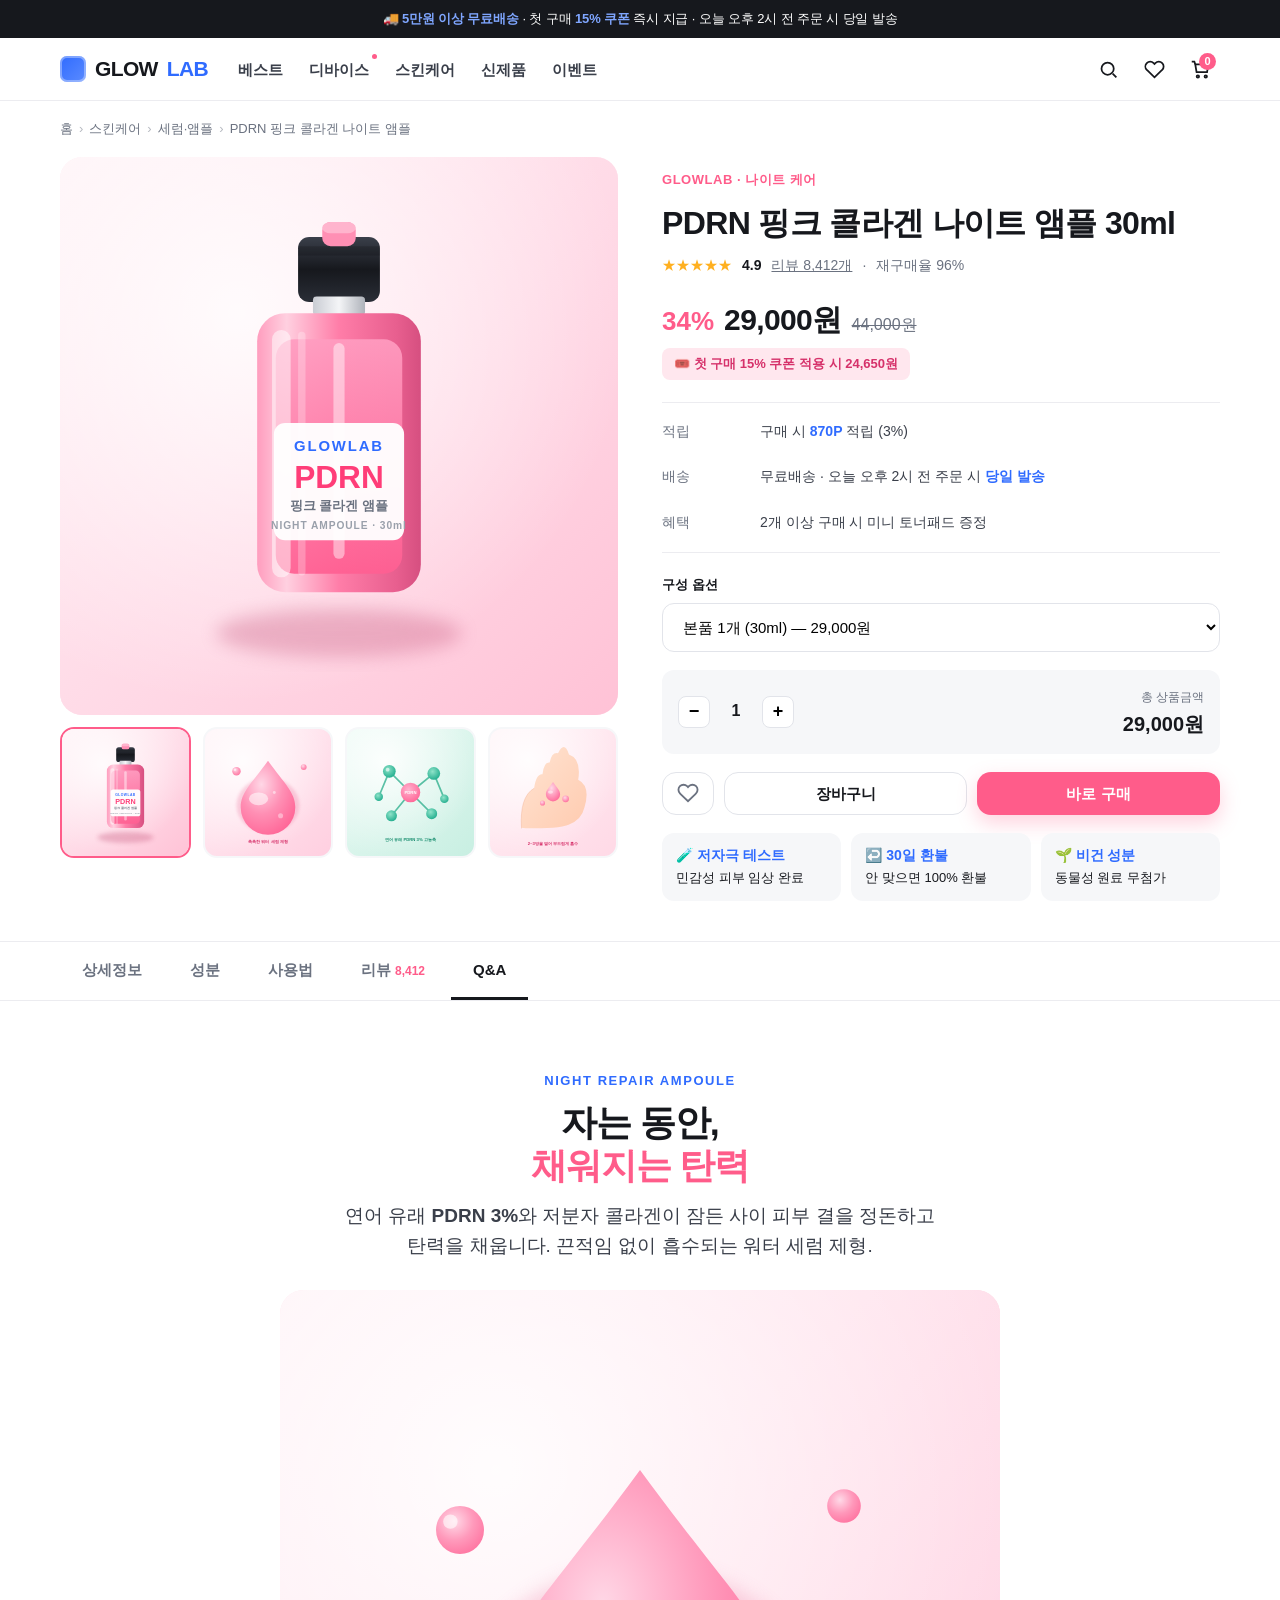
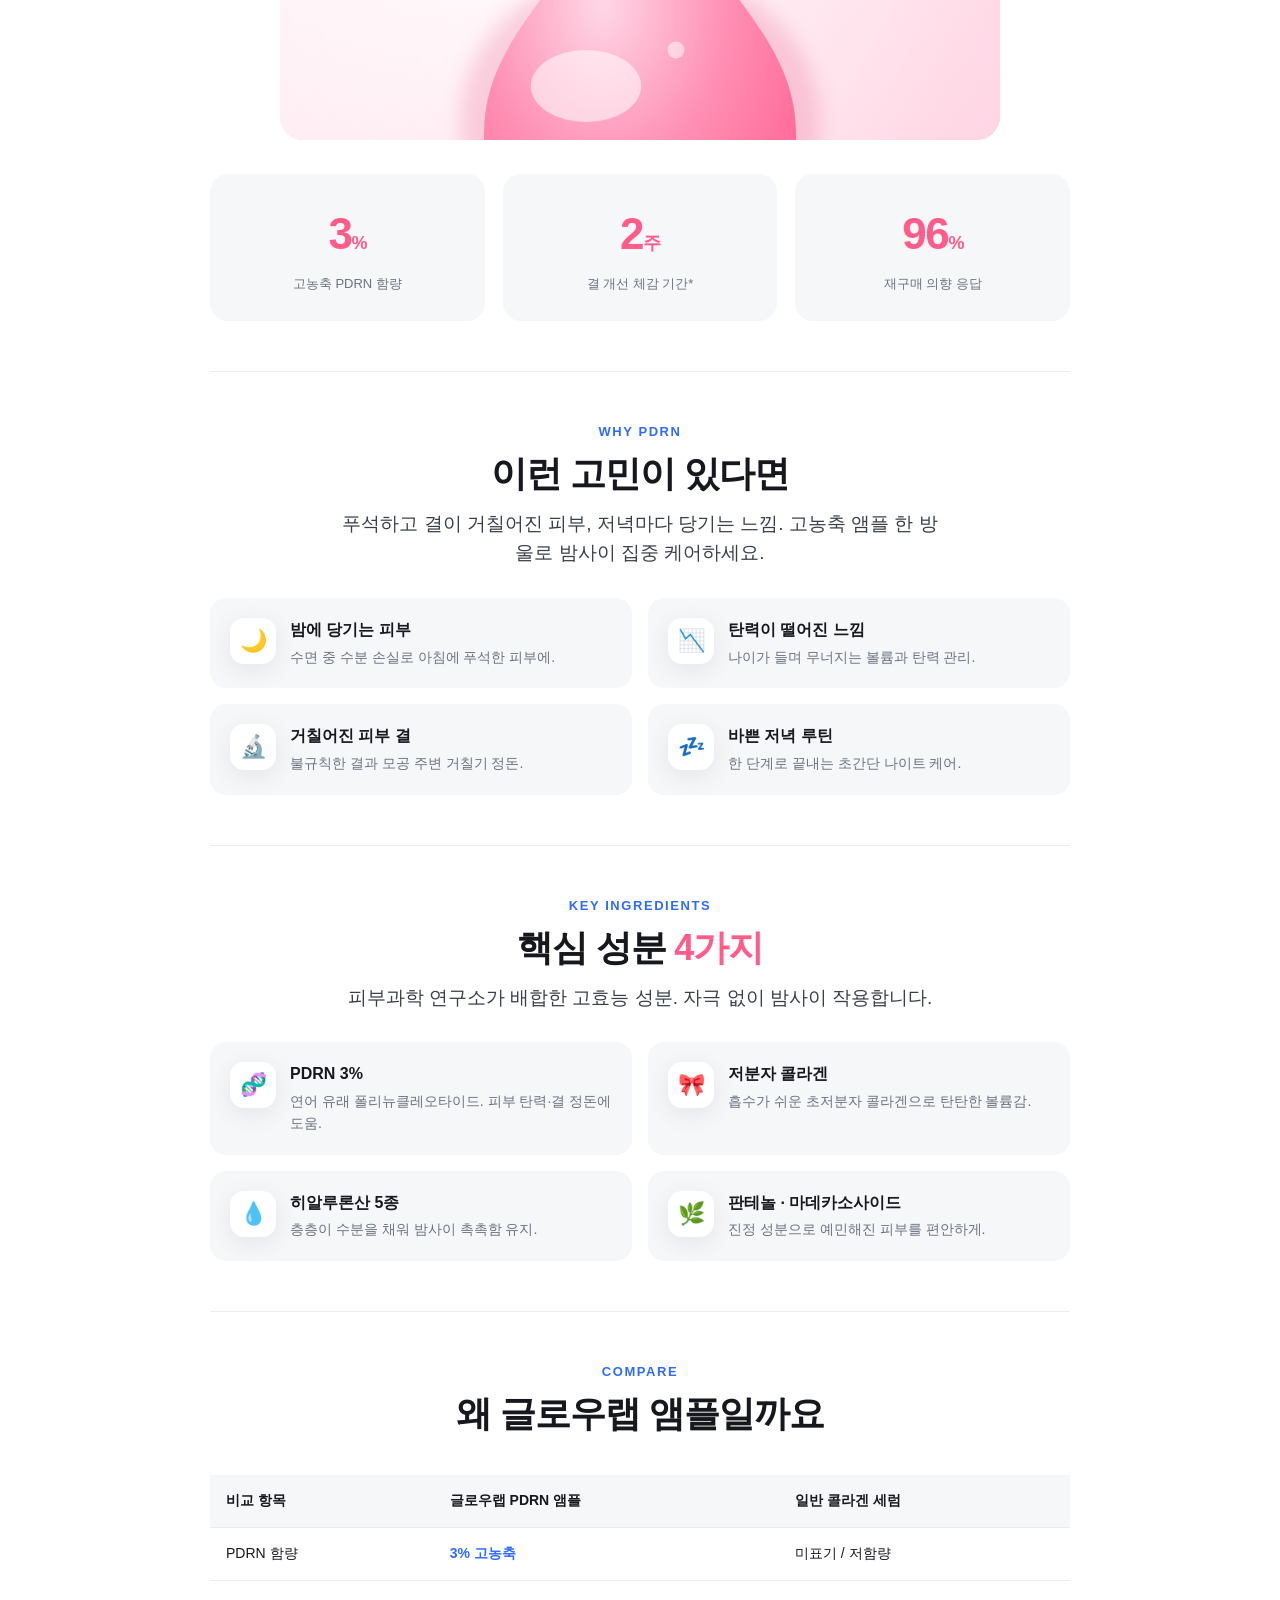
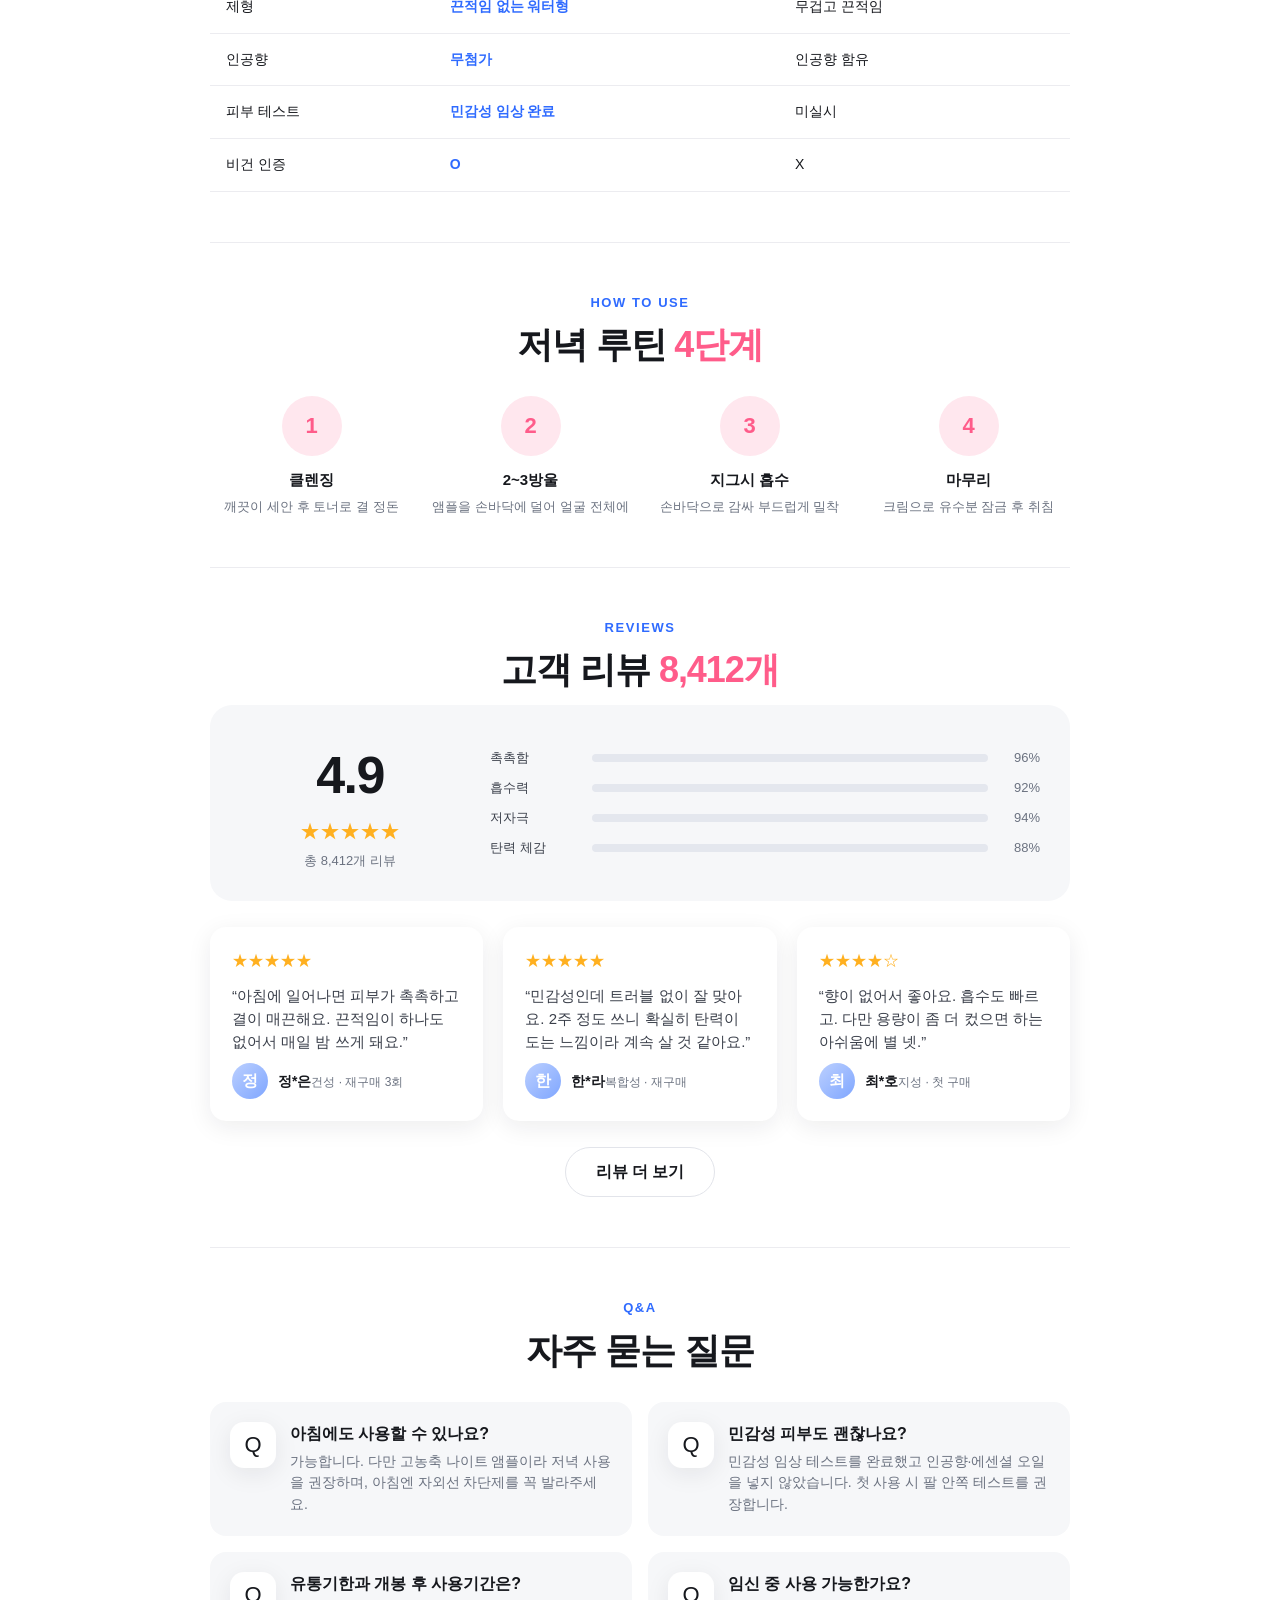
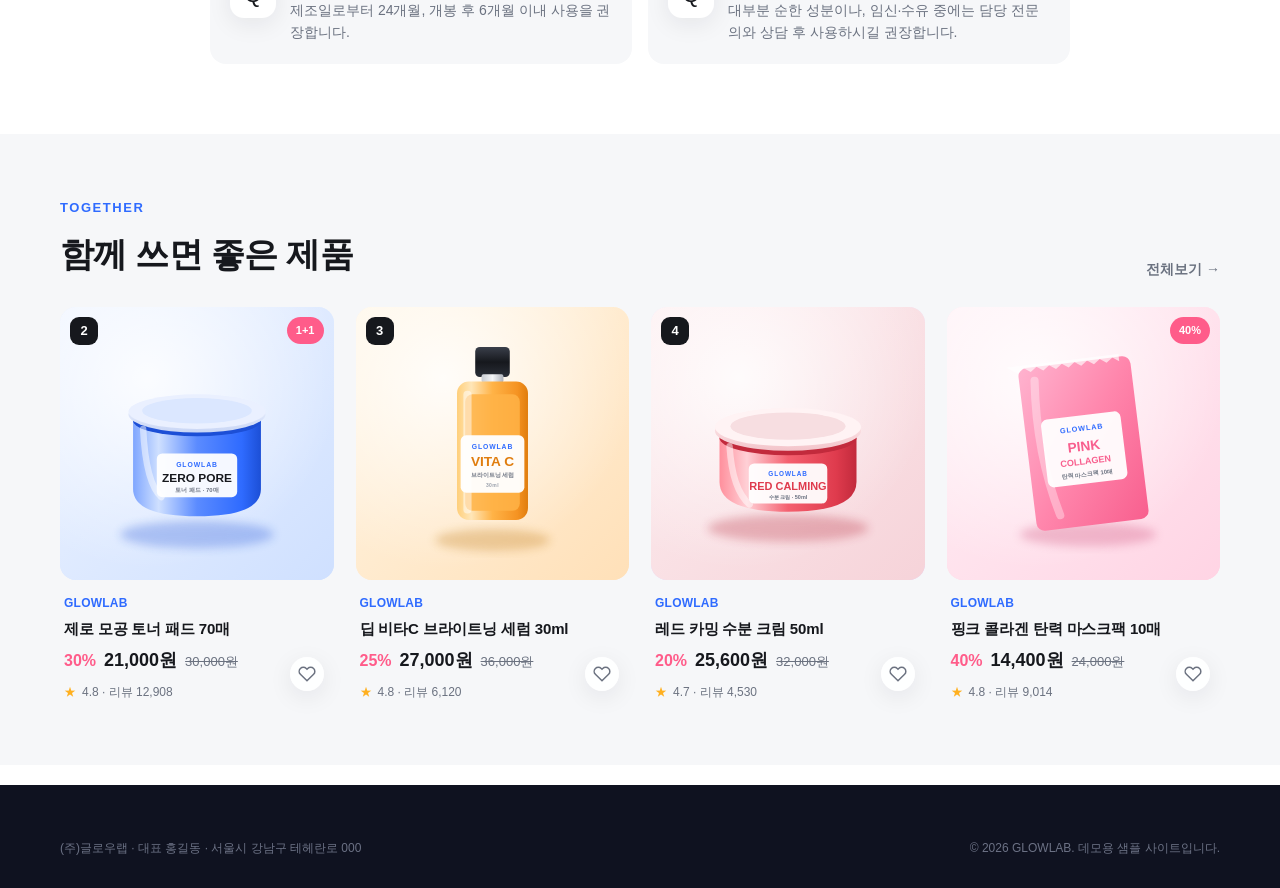
==== commit 12313476: "제품 이미지를 사진 느낌 SVG 렌더로 교체 - assets/에 제품별 SVG 렌더 11종 추가(앰플·패드·세럼·크림·토너·디바이스·선케어·마스크팩 + 앰플 텍스처/성분/사용법 서" ====
--- a/product.html
+++ b/product.html
@@ -46,13 +46,13 @@
       <!-- Gallery -->
       <div class="pd-gallery">
         <div class="pd-main" id="pdMain">
-          <div class="mock pink"><span class="mk">PDRN<br />앰플</span></div>
+          <img src="assets/ampoule-pink.svg" alt="PDRN 핑크 콜라겐 나이트 앰플" width="600" height="600" />
         </div>
         <div class="pd-thumbs" id="pdThumbs">
-          <button class="active" data-cls="pink" aria-label="제품 이미지 1"><div class="mock pink"><span class="mk">PDRN</span></div></button>
-          <button data-cls="" aria-label="제품 이미지 2"><div class="mock"><span class="mk">텍스처</span></div></button>
-          <button data-cls="mint" aria-label="제품 이미지 3"><div class="mock mint"><span class="mk">성분</span></div></button>
-          <button data-cls="pink" aria-label="제품 이미지 4"><div class="mock pink"><span class="mk">사용법</span></div></button>
+          <button class="active" data-img="assets/ampoule-pink.svg" aria-label="제품 이미지 1"><img src="assets/ampoule-pink.svg" alt="본품" width="600" height="600" /></button>
+          <button data-img="assets/ampoule-texture.svg" aria-label="제품 이미지 2"><img src="assets/ampoule-texture.svg" alt="제형 텍스처" width="600" height="600" /></button>
+          <button data-img="assets/ampoule-ingredient.svg" aria-label="제품 이미지 3"><img src="assets/ampoule-ingredient.svg" alt="핵심 성분" width="600" height="600" /></button>
+          <button data-img="assets/ampoule-howto.svg" aria-label="제품 이미지 4"><img src="assets/ampoule-howto.svg" alt="사용법" width="600" height="600" /></button>
         </div>
       </div>
 
@@ -139,7 +139,7 @@
         <h2>자는 동안,<br /><span class="hl">채워지는 탄력</span></h2>
         <p class="big">연어 유래 <b>PDRN 3%</b>와 저분자 콜라겐이 잠든 사이 피부 결을 정돈하고
           탄력을 채웁니다. 끈적임 없이 흡수되는 워터 세럼 제형.</p>
-        <div class="detail-hero"><div class="mock pink"><span class="mk">PDRN</span></div></div>
+        <div class="detail-hero"><img src="assets/ampoule-texture.svg" alt="촉촉한 워터 세럼 제형" width="600" height="600" /></div>
         <div class="stat-row">
           <div class="stat"><div class="n">3<small>%</small></div><div class="d">고농축 PDRN 함량</div></div>
           <div class="stat"><div class="n">2<small>주</small></div><div class="d">결 개선 체감 기간*</div></div>
--- a/styles.css
+++ b/styles.css
@@ -491,6 +491,27 @@
   .hero-stats { gap: 18px; }
 }
 
+/* =========================================================
+   Real product images (SVG renders)
+   ========================================================= */
+.card .thumb img,
+.pd-main img,
+.pd-thumbs img,
+.detail-hero img { width: 100%; height: 100%; object-fit: cover; display: block; }
+
+.hero-img {
+  position: absolute; left: 50%; top: 50%; transform: translate(-50%, -50%);
+  width: 76%; border-radius: 28px; box-shadow: var(--shadow-lg);
+}
+.hero .spark { z-index: 2; }
+
+.device-img {
+  justify-self: center; width: 260px; max-width: 100%; border-radius: 26px;
+  box-shadow: var(--shadow-lg);
+}
+
+.detail-hero { overflow: hidden; }
+
 /* reduce motion */
 @media (prefers-reduced-motion: reduce) {
   * { animation: none !important; scroll-behavior: auto; }
